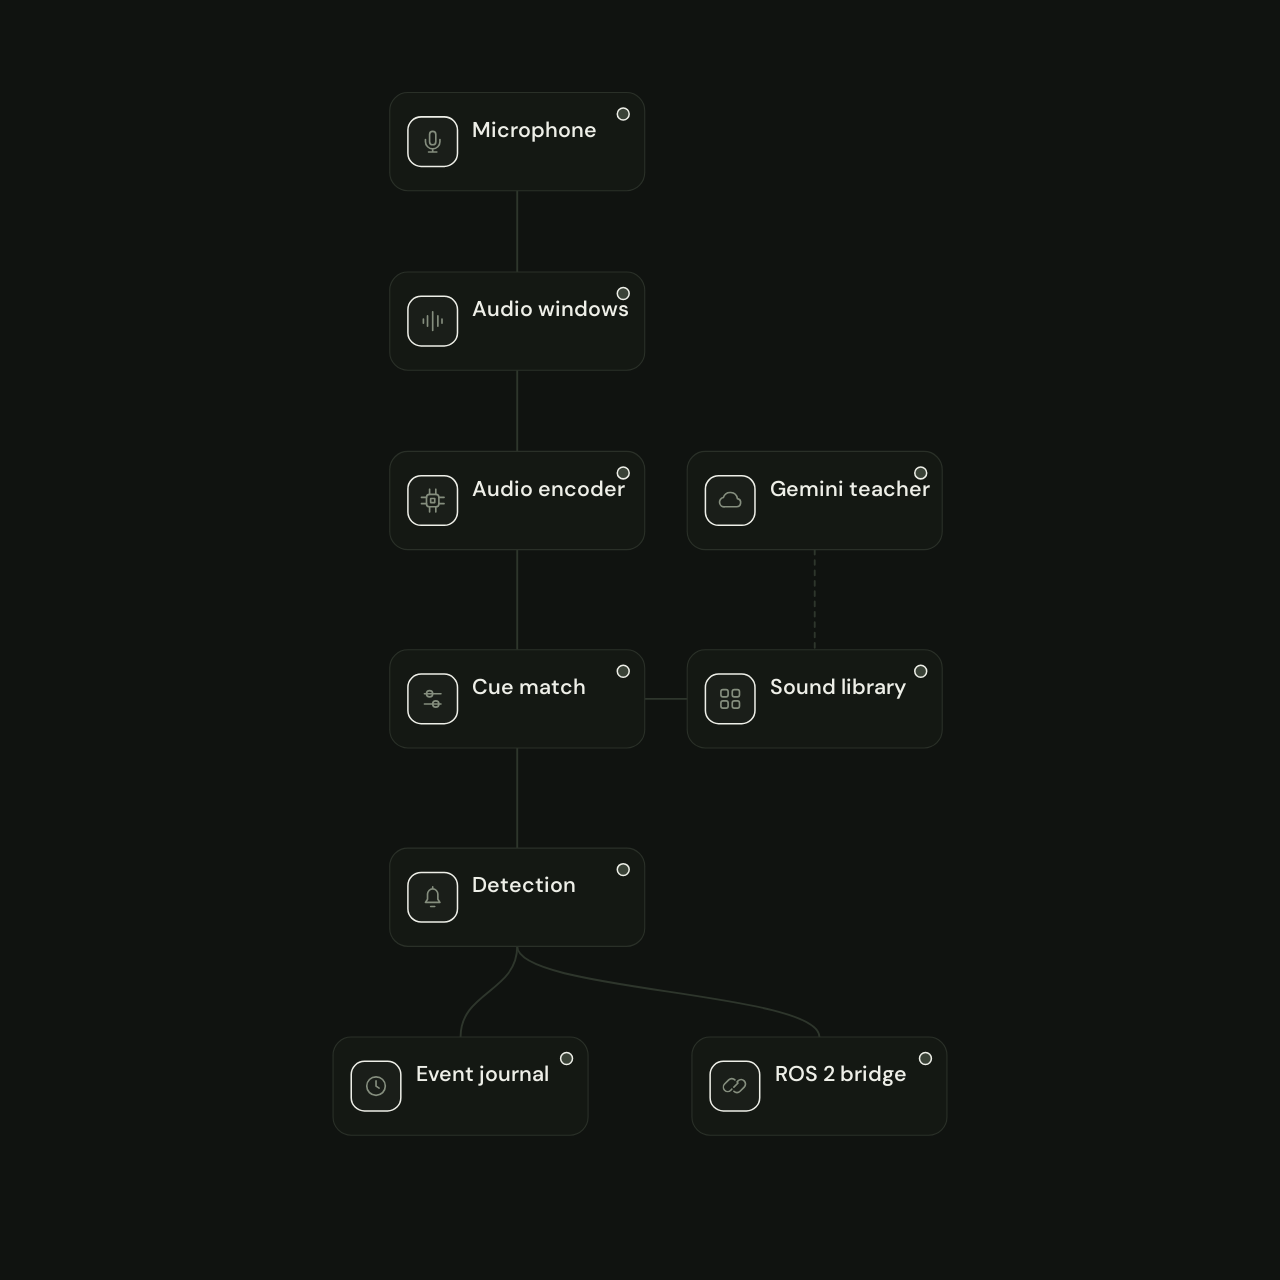
==== docs/src/architecture.html @ 12572a75 "docs: animated architecture loop, refreshed dashboard screenshot, Gemini 3.8 references Co-Authored-" ====
<!doctype html>
<html lang="en">
  <head>
    <meta charset="utf-8" />
    <title>Physical Shazam · architecture loop</title>
    <link rel="stylesheet" href="../../src/physical_shazam/static/style.css" />
    <style>
      html, body { margin: 0; width: 720px; height: 1280px; overflow: hidden; background: #101310; }
      #stage { position: absolute; inset: 0; display: grid; place-items: center; }
      #stage svg.system-diagram { width: 680px; height: auto; }
      #sprite { position: absolute; width: 0; height: 0; overflow: hidden; }
    </style>
  </head>
  <body>
    <div id="sprite"></div>
    <div id="stage"><svg id="diagram" class="system-diagram" role="img" aria-label="Physical Shazam architecture"></svg></div>
    <script type="module">
      import { SystemDiagram } from "../../src/physical_shazam/static/diagram.js";

      const html = await (await fetch("../../src/physical_shazam/static/index.html")).text();
      const doc = new DOMParser().parseFromString(html, "text/html");
      document.getElementById("sprite").append(
        ...[...doc.querySelectorAll("svg")].filter((s) => s.querySelector("symbol")),
      );

      const LOOP = 6;
      const diagram = new SystemDiagram(document.getElementById("diagram"), {
        layout: "portrait",
        scale: 1.75,
      });
      const ms = (s) => s * 1000;
      const schedule = [];
      for (let loop = 0; loop < 40; loop++) {
        const base = loop * LOOP;
        for (let i = 0; i < 12; i++)
          schedule.push([base + i * 0.5, ["mic", "window", "encoder", "match"], 1.1, ""]);
        schedule.push([base + 2.6, ["match", "event", "journal"], 0.8, "event"]);
        schedule.push([base + 3.2, ["event", "ros"], 0.6, "event"]);
        schedule.push([base + 4.1, ["gemini", "library", "match"], 1.2, ""]);
      }
      schedule.sort((a, b) => a[0] - b[0]);
      let next = 0;

      window.render = (t) => {
        const local = t % LOOP;
        while (next < schedule.length && schedule[next][0] <= t) {
          const [at, route, duration, kind] = schedule[next++];
          diagram.send(route, ms(at), { duration: ms(duration) / (route.length - 1), kind });
        }
        const level = -26 + 9 * Math.sin(t * 2.1) + 4 * Math.sin(t * 5.3);
        const heard = local > 2.6 && local < 5.6;
        const score = heard ? 0.91 : 0.2 + 0.08 * Math.sin(t * 3);
        diagram.set("mic", "active", `${level.toFixed(1)} dBFS`);
        diagram.set("window", "active", "16 kHz · 975 ms");
        diagram.set("encoder", "active", `YAMNet · ${5 + Math.round(1.5 + Math.sin(t * 4))} ms`);
        diagram.set("library", local > 4.1 && local < 5.6 ? "active" : "ready", "3 sounds · 3 on");
        diagram.set("gemini", local > 4.1 && local < 5.4 ? "active" : "ready", local > 4.1 && local < 5.4 ? "Reviewing…" : "On demand");
        diagram.set("match", "active", `${score.toFixed(2)} · Doorbell`);
        diagram.set("event", heard ? "active" : "ready", heard ? "Doorbell · 0.91" : "Listening…");
        diagram.set("journal", "ready", local > 3.2 ? "12 saved locally" : "11 saved locally");
        diagram.set("ros", "ready", local > 3.8 ? "12 sent" : "11 sent");
        for (const [a, b] of [["mic", "window"], ["window", "encoder"], ["encoder", "match"], ["library", "match"], ["event", "ros"]])
          diagram.flow(a, b, true);
        diagram.flow("gemini", "library", local > 4.1 && local < 5.4);
        if (Math.abs(local - 2.95) < 0.02) diagram.flash("event", ms(t));
        diagram.frame(ms(t));
      };
      window.ready = true;
      if (!navigator.webdriver) {
        const start = performance.now();
        const tick = () => { window.render((performance.now() - start) / 1000); requestAnimationFrame(tick); };
        requestAnimationFrame(tick);
      }
    </script>
  </body>
</html>
---- src/physical_shazam/static/style.css ----
@import url("https://fonts.googleapis.com/css2?family=DM+Sans:wght@400;450;500;550;600;650;700&family=IBM+Plex+Mono:wght@400;500&display=swap");

:root {
  color-scheme: dark;
  --bg: #101310;
  --side: #141713;
  --panel: #181c17;
  --panel-hi: #1d221c;
  --border: #2a3028;
  --text: #eeefe8;
  --muted: #858e7e;
  --muted-light: #adb4a5;
  --mint: #c0e994;
  --mint-dark: #293623;
  --lavender: #b8a7da;
  --mono: "IBM Plex Mono", monospace;
  --font: "DM Sans", -apple-system, BlinkMacSystemFont, "Segoe UI", sans-serif;
}
* {
  box-sizing: border-box;
}
body {
  margin: 0;
  background: var(--bg);
  color: var(--text);
  font: 15px/1.5 var(--font);
  -webkit-font-smoothing: antialiased;
}
button,
input {
  font: inherit;
}
button,
a,
input {
  -webkit-tap-highlight-color: transparent;
}
button {
  cursor: pointer;
}
button {
  color: inherit;
}
a {
  color: inherit;
  text-decoration: none;
}
svg {
  width: 20px;
  height: 20px;
  fill: none;
  stroke: currentColor;
  stroke-width: 1.6;
  stroke-linecap: round;
  stroke-linejoin: round;
  flex-shrink: 0;
}
.svg-defs {
  position: absolute;
  width: 0;
  height: 0;
  overflow: hidden;
}
button:disabled {
  opacity: 0.4;
  cursor: not-allowed;
}
button:focus-visible,
a:focus-visible,
input:focus-visible {
  outline: 2px solid var(--mint);
  outline-offset: 4px;
}
button {
  transition:
    background 0.18s,
    opacity 0.18s,
    transform 0.18s;
}
.hidden {
  display: none !important;
}
.sidebar {
  width: 232px;
  position: fixed;
  inset: 0 auto 0 0;
  background: var(--side);
  border-right: 1px solid var(--border);
  padding: 34px 18px 0;
  display: flex;
  flex-direction: column;
  z-index: 10;
}
.brand {
  display: flex;
  align-items: center;
  gap: 12px;
  padding: 0 12px;
  font-weight: 600;
  font-size: 20px;
  letter-spacing: -0.9px;
  line-height: 1.03;
  width: fit-content;
}
.brand-mark {
  width: 37px;
  height: 43px;
  color: var(--mint);
  display: grid;
  place-items: center;
}
.brand-mark svg {
  width: 35px;
  height: 35px;
  stroke-width: 2.2;
}
.brand-second {
  display: block;
}
.brand-dot {
  color: var(--mint);
}
.workspace {
  display: flex;
  gap: 10px;
  align-items: center;
  margin-top: 40px;
  margin-bottom: 33px;
  border: 1px solid var(--border);
  border-radius: 9px;
  background: #1b2019;
  padding: 11px 10px;
  font-size: 12.5px;
  font-weight: 500;
}
.workspace small {
  display: block;
  font: 11px var(--mono);
  color: var(--muted);
  margin-top: 4px;
  letter-spacing: 1px;
}
.workspace-icon {
  width: 27px;
  height: 27px;
  background: #303829;
  border: 1px solid #46513b;
  border-radius: 6px;
  display: grid;
  place-items: center;
  color: var(--mint);
  font-size: 13px;
}
.workspace-chevron {
  margin-left: auto;
  color: var(--muted);
}
.nav-label {
  font: 11.5px var(--mono);
  letter-spacing: 1.5px;
  color: #697362;
  margin-left: 14px;
  margin-bottom: 13px;
}
.nav-item {
  display: flex;
  align-items: center;
  width: 100%;
  border: 1px solid transparent;
  border-radius: 7px;
  background: transparent;
  color: var(--muted-light);
  padding: 12px 13px;
  gap: 11px;
  margin-bottom: 5px;
  text-align: left;
  font-size: 13px;
  font-weight: 500;
}
.nav-item svg {
  width: 17px;
  height: 17px;
  color: #7d8874;
}
.nav-item:hover {
  background: #20261d;
}
.nav-item.active {
  background: #273120;
  border-color: #35422b;
  color: var(--mint);
}
.nav-item.active svg {
  color: var(--mint);
}
.nav-dot {
  width: 5px;
  height: 5px;
  background: var(--mint);
  border-radius: 50%;
  margin-left: auto;
}
.nav-count {
  margin-left: auto;
  font: 11.5px var(--mono);
  border-radius: 4px;
  background: #242a21;
  padding: 2px 5px;
}
.sidebar-bottom {
  margin-top: auto;
}
.local-note {
  display: flex;
  gap: 10px;
  margin: 30px 10px;
  color: var(--muted-light);
  font-size: 12.5px;
}
.local-note svg {
  width: 17px;
  height: 17px;
  color: var(--muted);
}
.local-note p {
  color: #747e6d;
  margin: 7px 0 0;
  font-size: 12.5px;
  line-height: 1.8;
}
.station-id {
  display: flex;
  align-items: center;
  width: calc(100% + 36px);
  margin-left: -18px;
  padding: 20px 20px;
  background: transparent;
  border: 0;
  border-top: 1px solid var(--border);
  gap: 10px;
  font-size: 12.5px;
  text-align: left;
}
.station-id small {
  display: block;
  font-size: 11.5px;
  color: var(--muted);
  margin-top: 2px;
}
.station-id > span:last-child {
  margin-left: auto;
  color: var(--muted);
}
.avatar {
  height: 30px;
  width: 30px;
  display: grid;
  place-items: center;
  border: 1px solid #454d3e;
  border-radius: 50%;
  font: 12px var(--mono);
  color: var(--muted-light);
}
.app-shell {
  margin-left: 232px;
}
.topbar {
  height: 76px;
  display: flex;
  align-items: center;
  justify-content: space-between;
  padding: 0 40px;
  border-bottom: 1px solid var(--border);
}
.breadcrumb {
  font-size: 12.5px;
  color: var(--muted);
}
.breadcrumb span {
  padding: 0 12px;
  color: #4b5545;
}
.breadcrumb strong {
  color: #bac1b1;
  font-weight: 400;
}
.topbar-right {
  display: flex;
  gap: 22px;
  align-items: center;
}
.local-badge {
  font-size: 12px;
  color: #bacaaa;
  display: flex;
  align-items: center;
  gap: 7px;
}
.local-badge i,
.engine-foot i {
  width: 5px;
  height: 5px;
  border-radius: 50%;
  background: var(--mint);
}
.version {
  font: 11px var(--mono);
  letter-spacing: 1px;
  color: #747e6d;
}
main {
  max-width: 1530px;
  margin: auto;
  padding: 35px 40px 0;
}
.page-heading {
  display: flex;
  align-items: center;
  justify-content: space-between;
  margin-bottom: 29px;
}
.eyebrow {
  font: 11.5px var(--mono);
  letter-spacing: 1.6px;
  color: #98aa86;
  display: flex;
  align-items: center;
  gap: 7px;
}
.tiny-line {
  width: 15px;
  height: 1px;
  background: var(--mint);
}
h1 {
  font-size: 34px;
  font-weight: 500;
  letter-spacing: -1.3px;
  margin: 8px 0 4px;
  line-height: 1.25;
}
.page-heading p {
  margin: 0;
  color: var(--muted);
  font-size: 13px;
}
.button {
  border: 1px solid transparent;
  border-radius: 6px;
  min-height: 39px;
  padding: 9px 15px;
  display: inline-flex;
  align-items: center;
  justify-content: center;
  gap: 8px;
  font-size: 12.5px;
  font-weight: 600;
  white-space: nowrap;
}
.button svg {
  width: 16px;
  height: 16px;
}
.button.primary {
  background: var(--mint);
  color: #1c2c13;
  border-color: var(--mint);
}
.button.primary:hover {
  background: #d4f5af;
  border-color: #d4f5af;
  transform: translateY(-1px);
}
.button.secondary {
  background: #242b20;
  border-color: #394332;
  color: #d8dfce;
}
.button.secondary:hover {
  background: #303b29;
}
.button.subtle {
  background: transparent;
  color: #a8b59c;
}
.text-button {
  background: transparent;
  border: 0;
  padding: 6px 0;
  color: var(--muted-light);
  display: flex;
  align-items: center;
  gap: 9px;
  font-size: 12px;
}
.text-button svg {
  width: 15px;
  height: 15px;
}
.text-button:hover {
  color: var(--mint);
}
.station-grid {
  display: grid;
  grid-template-columns: minmax(0, 1.75fr) minmax(285px, 1fr);
  gap: 20px;
}
.panel {
  background: var(--panel);
  border: 1px solid var(--border);
  border-radius: 10px;
  overflow: hidden;
}
.panel-heading {
  display: flex;
  align-items: center;
  justify-content: space-between;
  padding: 23px 24px 17px;
}
.overline {
  font: 11px var(--mono);
  letter-spacing: 1.7px;
  color: #7b8770;
}
h2 {
  font-size: 15px;
  font-weight: 500;
  letter-spacing: -0.2px;
  margin: 4px 0 0;
  line-height: 1.4;
}
.status-pill {
  display: flex;
  align-items: center;
  gap: 6px;
  border: 1px solid #394031;
  border-radius: 20px;
  padding: 4px 9px;
  color: #a0a995;
  font: 11.5px var(--mono);
}
.status-pill i {
  width: 5px;
  height: 5px;
  background: #79866b;
  border-radius: 50%;
}
.status-pill.listening {
  color: var(--mint);
  border-color: #415735;
  background: #23301e;
}
.status-pill.listening i {
  background: var(--mint);
  box-shadow: 0 0 0 3px #c0e99410;
  animation: breathe 2s infinite;
}
.waveform-wrap {
  height: 174px;
  position: relative;
  margin: 0 24px;
  border: 1px solid #2b3326;
  border-radius: 6px;
  overflow: hidden;
  background: #141a12;
}
.waveform-grid {
  position: absolute;
  inset: 0;
  background-image:
    linear-gradient(#303d252d 1px, transparent 1px),
    linear-gradient(90deg, #303d252d 1px, transparent 1px);
  background-size: 32px 32px;
  background-position: center;
}
.waveform-wrap:after {
  content: "";
  position: absolute;
  left: 0;
  right: 0;
  top: 50%;
  height: 1px;
  background: #5364453a;
  pointer-events: none;
}
#waveform {
  position: absolute;
  width: 100%;
  height: 100%;
  inset: 0;
}
.waveform-idle {
  position: absolute;
  inset: 0;
  display: flex;
  align-items: center;
  justify-content: center;
  gap: 14px;
  background: #141a1280;
  backdrop-filter: blur(1px);
  font-size: 13px;
  color: #c0cbb7;
}
.waveform-idle small {
  display: block;
  font-size: 12px;
  color: #718266;
  margin-top: 4px;
}
.mic-orbit {
  width: 40px;
  height: 40px;
  display: grid;
  place-items: center;
  border: 1px solid #415036;
  border-radius: 50%;
  color: #a3b98e;
  box-shadow: 0 0 0 5px #41503615;
}
.mic-orbit svg {
  width: 17px;
  height: 17px;
}
.waveform-label {
  position: absolute;
  bottom: 9px;
  left: 12px;
  right: 12px;
  display: flex;
  justify-content: space-between;
  font: 11px var(--mono);
  letter-spacing: 1px;
  color: #697d59;
  pointer-events: none;
}
.monitor-footer {
  display: flex;
  justify-content: space-between;
  align-items: center;
  padding: 21px 24px 23px;
  gap: 10px;
}
.source-label {
  display: flex;
  align-items: center;
  gap: 10px;
  font-size: 12px;
  color: #cad2c1;
  min-width: 0;
}
.source-label small {
  display: block;
  color: #7c8971;
  font: 11px var(--mono);
  margin-top: 4px;
}
.source-icon {
  color: #99a68d;
  border: 1px solid #343e2d;
  border-radius: 5px;
  padding: 6px;
  display: grid;
  place-items: center;
}
.source-icon svg {
  width: 15px;
  height: 15px;
}
.engine-panel .panel-heading {
  padding-bottom: 15px;
}
.muted-icon {
  color: #6e7c63;
  width: 17px;
  height: 17px;
}
.engine-item {
  display: flex;
  gap: 12px;
  padding: 7px 24px 4px;
  align-items: flex-start;
}
.engine-icon {
  width: 34px;
  height: 34px;
  border-radius: 7px;
  display: grid;
  place-items: center;
  flex-shrink: 0;
  border: 1px solid;
}
.engine-icon svg {
  width: 17px;
  height: 17px;
}
.engine-icon.mint {
  color: var(--mint);
  background: #28331f;
  border-color: #3c4a2f;
}
.engine-icon.lavender {
  color: var(--lavender);
  background: #2e2836;
  border-color: #44384f;
}
.engine-title {
  font-size: 12.5px;
  font-weight: 500;
  display: flex;
  align-items: center;
  gap: 7px;
  white-space: nowrap;
}
.tag {
  font: 11px var(--mono);
  letter-spacing: 0.5px;
  color: #96a48b;
  border: 1px solid #3a4432;
  border-radius: 3px;
  padding: 2px 4px;
}
.engine-item p {
  font-size: 11.5px;
  color: #89967e;
  margin: 4px 0 7px;
}
.engine-state {
  font: 11px var(--mono);
  color: #9db58a;
  display: flex;
  align-items: center;
  gap: 5px;
}
.engine-state i {
  width: 4px;
  height: 4px;
  background: currentColor;
  border-radius: 50%;
}
.engine-divider {
  display: flex;
  gap: 9px;
  align-items: center;
  margin: 16px 24px;
  font: 11px var(--mono);
  color: #637158;
  white-space: nowrap;
}
.engine-divider span {
  height: 1px;
  flex: 1;
  background: #2f3828;
}
.inline-link {
  font: 11px var(--mono);
  color: var(--lavender);
  padding: 0;
  background: none;
  border: 0;
  text-align: left;
}
.engine-foot {
  border-top: 1px solid var(--border);
  margin-top: 23px;
  padding: 13px 24px;
  font-size: 11px;
  color: #829274;
  display: flex;
  align-items: center;
  gap: 6px;
}
.engine-foot i {
  width: 4px;
  height: 4px;
}
.metrics {
  display: grid;
  grid-template-columns: repeat(4, 1fr);
  border: 1px solid var(--border);
  border-radius: 8px;
  margin: 22px 0 32px;
  background: #151914;
}
.metric {
  padding: 17px 22px;
  border-right: 1px solid var(--border);
}
.metric:last-child {
  border: 0;
}
.metric > span {
  display: flex;
  justify-content: space-between;
  color: #8a9680;
  font-size: 12px;
}
.metric > span svg {
  width: 13px;
  height: 13px;
  color: #65735a;
}
.metric strong {
  font-size: 27px;
  font-weight: 450;
  letter-spacing: -1px;
  display: flex;
  align-items: baseline;
  gap: 10px;
  margin-top: 7px;
  line-height: 1.35;
}
.metric small {
  font: 11px var(--font);
  color: #707e65;
  letter-spacing: 0;
}
.metric strong.metric-text {
  font-size: 15px;
  letter-spacing: -0.3px;
  display: block;
  margin-top: 12px;
  line-height: 1.2;
}
.metric-text small {
  display: block;
  margin-top: 5px;
}
.section-heading {
  display: flex;
  justify-content: space-between;
  align-items: center;
  margin-bottom: 17px;
}
.section-heading h2 {
  font-size: 17px;
  margin: 0;
  display: flex;
  align-items: center;
  gap: 10px;
}
.section-heading h2 > span:not(.live-dot) {
  font: 11.5px var(--mono);
  padding: 2px 5px;
  background: #232b1d;
  border-radius: 4px;
  color: #97a78b;
}
.section-heading p {
  font-size: 12px;
  color: #7c8b70;
  margin: 4px 0 0;
}
.cue-grid {
  display: grid;
  grid-template-columns: repeat(3, minmax(0, 1fr));
  gap: 16px;
}
.empty-library {
  grid-column: 1/-1;
  min-height: 170px;
  display: flex;
  align-items: center;
  justify-content: space-between;
  gap: 30px;
  padding: 29px 34px;
  border: 1px dashed #3b4a30;
  border-radius: 9px;
  background:
    radial-gradient(ellipse at 0 50%, #2c3a2030, transparent 70%), #171d14;
}
.empty-library-main {
  display: flex;
  gap: 20px;
  align-items: center;
}
.empty-symbol {
  height: 58px;
  width: 58px;
  border: 1px solid #3c4d30;
  border-radius: 13px;
  display: grid;
  place-items: center;
  background: #26331d;
  color: #b5d895;
  transform: rotate(-6deg);
}
.empty-symbol svg {
  width: 26px;
  height: 26px;
  transform: rotate(6deg);
}
.empty-library h3 {
  font-size: 15px;
  font-weight: 500;
  margin: 0 0 6px;
  letter-spacing: -0.2px;
}
.empty-library p {
  font-size: 12px;
  color: #849976;
  line-height: 1.8;
  margin: 0;
  max-width: 315px;
}
.empty-actions {
  display: flex;
  flex-direction: column;
  gap: 10px;
  align-items: center;
}
.empty-actions .text-button {
  font-size: 11.5px;
  color: #9caf8e;
}
.cue-card {
  border: 1px solid var(--border);
  border-radius: 9px;
  background: var(--panel);
  padding: 21px;
  position: relative;
  transition:
    border-color 0.2s,
    background 0.2s;
}
.cue-card.detected {
  border-color: #89aa67;
  background: #263320;
  box-shadow: 0 0 24px #c0e99408;
}
.cue-card.disabled {
  opacity: 0.55;
}
.cue-card-top {
  display: flex;
  align-items: center;
  justify-content: space-between;
}
.cue-icon {
  width: 34px;
  height: 34px;
  border: 1px solid #3c482f;
  border-radius: 8px;
  background: #27311f;
  color: #c1d6aa;
  display: grid;
  place-items: center;
}
.cue-icon svg {
  width: 18px;
  height: 18px;
}
.cue-card h3 {
  font-weight: 500;
  font-size: 14px;
  letter-spacing: -0.1px;
  margin: 15px 0 3px;
  overflow-wrap: anywhere;
}
.cue-meta {
  font: 11px var(--mono);
  color: #7f9072;
}
.cue-score-row {
  display: flex;
  align-items: center;
  justify-content: space-between;
  margin-top: 19px;
  font-size: 11px;
  color: #8e9e81;
}
.cue-score-row output {
  font: 11.5px var(--mono);
  color: #b3c4a4;
}
.score-track {
  height: 4px;
  background: #2d3825;
  border-radius: 2px;
  margin: 8px 0 15px;
  position: relative;
}
.score-fill {
  height: 100%;
  background: #a6cb81;
  border-radius: 2px;
  width: 0;
  transition: width 0.3s;
}
.score-threshold {
  position: absolute;
  top: -3px;
  height: 10px;
  width: 1px;
  background: #b8c7a8;
}
.cue-card-bottom {
  display: flex;
  justify-content: space-between;
  align-items: center;
  border-top: 1px solid var(--border);
  padding-top: 13px;
  font-size: 11px;
  color: #7a8b6c;
}
.cue-card-bottom .text-button {
  font-size: 11.5px;
  padding: 0;
}
.cue-card-bottom svg {
  width: 13px;
  height: 13px;
}
.switch {
  position: relative;
  display: inline-flex;
  align-items: center;
  width: 29px;
  height: 17px;
  cursor: pointer;
  flex-shrink: 0;
}
.switch input {
  position: absolute;
  opacity: 0;
  width: 0;
  height: 0;
}
.switch > span:not(.sr-only) {
  position: absolute;
  inset: 0;
  border-radius: 20px;
  background: #414b37;
  transition: background 0.2s;
}
.switch > span:not(.sr-only):before {
  content: "";
  position: absolute;
  left: 3px;
  top: 3px;
  width: 11px;
  height: 11px;
  background: #a5b298;
  border-radius: 50%;
  transition: transform 0.2s;
}
.switch input:checked + span {
  background: #6f8d50;
}
.switch input:checked + span:before {
  transform: translateX(12px);
  background: var(--mint);
}
.switch input:focus-visible + span {
  outline: 2px solid var(--mint);
  outline-offset: 4px;
}
.event-heading {
  margin-top: 30px;
  margin-bottom: 15px;
}
.live-dot {
  width: 5px;
  height: 5px;
  background: #566d44;
  border-radius: 50%;
}
.empty-events {
  display: flex;
  align-items: center;
  justify-content: center;
  gap: 13px;
  padding: 25px;
  color: #7d8c71;
  font-size: 12px;
}
.empty-events svg {
  width: 18px;
  height: 18px;
  color: #586b4a;
}
.empty-events small {
  display: block;
  color: #5e7052;
  font-size: 11.5px;
  margin-top: 3px;
}
.event-row {
  padding: 15px 21px;
  display: grid;
  grid-template-columns: 32px 1fr 85px 90px 90px;
  align-items: center;
  gap: 12px;
  border-bottom: 1px solid var(--border);
  font-size: 12px;
}
.event-row:last-child {
  border-bottom: 0;
}
.event-row .event-icon {
  display: grid;
  place-items: center;
  height: 29px;
  width: 29px;
  border-radius: 50%;
  background: #293820;
  color: #b2d393;
}
.event-row svg {
  width: 14px;
  height: 14px;
}
.event-name {
  font-weight: 500;
}
.event-name small {
  display: block;
  color: #748668;
  font-size: 11px;
  font-weight: 400;
  margin-top: 3px;
}
.event-score,
.event-time {
  font: 11.5px var(--mono);
  color: #a3b393;
}
.event-output {
  font: 11px var(--mono);
  color: #91a77f;
}
.signal-path {
  display: flex;
  align-items: center;
  justify-content: space-between;
  gap: 9px;
  border-top: 1px solid #252e20;
  padding-top: 20px;
  margin-top: 27px;
  font-size: 11px;
  color: #7a8c6c;
}
.signal-label {
  font: 11px var(--mono);
  letter-spacing: 1px;
  color: #637657;
}
.signal-path > span:not(.signal-label):not(.signal-end) {
  display: flex;
  gap: 7px;
  align-items: center;
  white-space: nowrap;
}
.signal-path svg {
  width: 12px;
  height: 12px;
  color: #8ba177;
}
.signal-path b {
  font-size: 12px;
  color: #455b36;
  font-weight: 400;
}
.signal-end {
  margin-left: 8px;
  font-size: 11px;
  color: #5e7650;
}
.library-toolbar {
  display: flex;
  justify-content: space-between;
  align-items: center;
  gap: 15px;
  margin: 6px 0 24px;
  color: var(--muted);
  font-size: 12.5px;
}
.library-toolbar > div {
  display: flex;
  gap: 10px;
}
.info-panel {
  display: flex;
  align-items: center;
  gap: 17px;
  padding: 23px 26px;
  border: 1px solid var(--border);
  border-radius: 8px;
  margin-top: 24px;
  color: #9fb78c;
  font-size: 12.5px;
}
.info-panel svg {
  width: 24px;
  height: 24px;
}
.info-panel strong {
  font-weight: 500;
}
.info-panel p {
  font-size: 12px;
  color: #7e9071;
  line-height: 1.8;
  margin: 4px 0 0;
  max-width: 680px;
}
.footnote {
  font-size: 12px;
  color: #7e9071;
  margin: 16px 0;
}
.notice {
  border: 1px solid #53663f;
  background: #26351d;
  padding: 13px 17px;
  margin: 0 0 20px;
  font-size: 12.5px;
  color: #cadfb9;
  border-radius: 7px;
}
.notice.error {
  border-color: #714e38;
  background: #35261e;
  color: #e3b69c;
}
footer {
  display: flex;
  justify-content: space-between;
  border-top: 1px solid #232b1e;
  margin-top: 32px;
  padding: 19px 0 22px;
  font: 11px var(--mono);
  letter-spacing: 0.9px;
  color: #536448;
}
footer > span:last-child {
  font: 11.5px var(--font);
  letter-spacing: 0;
  color: #657759;
}
.footer-dot {
  padding: 0 10px;
  color: #3f5534;
}
dialog {
  width: 560px;
  max-width: calc(100vw - 32px);
  max-height: 90dvh;
  overflow: auto;
  border: 1px solid #414d37;
  border-radius: 13px;
  background: #191f16;
  color: var(--text);
  padding: 26px 30px;
  box-shadow: 0 30px 120px #0009;
}
dialog::backdrop {
  background: #080d08bd;
  backdrop-filter: blur(7px);
}
dialog h2 {
  font-size: 28px;
  font-weight: 500;
  letter-spacing: -0.9px;
  margin: 10px 0 5px;
}
dialog .dialog-subtitle {
  font-size: 12.5px;
  color: #91a382;
  margin: 0 0 23px;
  line-height: 1.8;
}
.dialog-top {
  display: flex;
  justify-content: space-between;
  align-items: center;
}
.dialog-top .eyebrow {
  font-size: 11px;
  color: #97b082;
}
.icon-button {
  border: 0;
  background: transparent;
  padding: 3px;
  display: grid;
  place-items: center;
  color: #879c77;
}
.icon-button:hover {
  color: #c7e5af;
}
.icon-button svg {
  width: 17px;
  height: 17px;
}
.steps {
  display: flex;
  gap: 26px;
  margin: 20px 0 25px;
  padding-bottom: 16px;
  border-bottom: 1px solid #313e28;
  font: 11.5px var(--mono);
  color: #556e45;
}
.steps b {
  font: 12px var(--font);
  margin-left: 4px;
  font-weight: 500;
}
.steps .active {
  color: #b4d497;
}
.field-label {
  display: block;
  font-size: 12px;
  font-weight: 500;
  color: #b5c6a7;
  margin: 17px 0 8px;
}
.field-label output {
  float: right;
  font: 12px var(--mono);
  color: var(--mint);
}
input:not([type="range"]):not([type="checkbox"]):not([type="file"]) {
  width: 100%;
  background: #12190f;
  border: 1px solid #35462a;
  border-radius: 6px;
  color: #dfe9d6;
  padding: 11px 12px;
  font-size: 13px;
  outline-offset: 2px;
}
input::placeholder {
  color: #566e47;
}
input[type="range"] {
  accent-color: var(--mint);
  width: 100%;
}
.capture-heading {
  display: flex;
  align-items: center;
  justify-content: space-between;
  margin-top: 23px;
}
.capture-heading .field-label {
  margin: 0 0 10px;
}
.capture-heading > span:last-child {
  font: 11px var(--mono);
  color: #718a60;
}
.capture-heading .field-label span {
  font: 11px var(--mono);
  color: #79976a;
  margin-left: 8px;
}
.capture-area {
  border: 1px dashed #425936;
  border-radius: 8px;
  background: #202c1a;
  padding: 25px 15px 21px;
  display: flex;
  align-items: center;
  flex-direction: column;
}
.capture-area.dragover {
  background: #344c28;
  border-color: var(--mint);
}
.capture-area > svg {
  color: #a1c786;
  width: 26px;
  height: 26px;
  margin-bottom: 12px;
}
.capture-area strong {
  font-size: 13px;
  font-weight: 500;
}
.capture-area p {
  font-size: 12px;
  color: #839c72;
  margin: 5px 0 17px;
}
.capture-area > div {
  display: flex;
  gap: 8px;
}
.capture-area.recording {
  border-color: #c4dc97;
  background: #293b1e;
}
.capture-area.recording > svg {
  animation: breathe 1s infinite;
}
.example-row {
  display: flex;
  align-items: center;
  gap: 10px;
  background: #242f1d;
  border: 1px solid #37492c;
  border-radius: 6px;
  margin-bottom: 9px;
  padding: 10px 12px;
  font-size: 12px;
}
.example-row > .example-check {
  width: 22px;
  height: 22px;
  border-radius: 50%;
  background: #3d572e;
  color: #c3e7a3;
  display: grid;
  place-items: center;
}
.example-row svg {
  width: 12px;
  height: 12px;
}
.example-row small {
  color: #809c6d;
  font: 11px var(--mono);
}
.example-row audio {
  height: 25px;
  width: 140px;
  margin-left: auto;
  opacity: 0.7;
}
.example-row .icon-button {
  margin-left: 5px;
}
.teacher-card {
  background: #26232e;
  border: 1px solid #44384e;
  border-radius: 8px;
  margin-top: 21px;
  padding: 17px;
}
.teacher-card-heading {
  display: flex;
  gap: 10px;
  align-items: center;
}
.engine-icon.small {
  width: 28px;
  height: 28px;
}
.teacher-card strong {
  font-size: 12.5px;
  font-weight: 500;
  color: #d4c5e5;
}
.teacher-card p {
  font-size: 11.5px;
  color: #a491b7;
  margin: 3px 0 0;
  line-height: 1.8;
}
.teacher-card .button {
  margin-top: 13px;
  background: #342b3f;
  border-color: #51405f;
  color: #cfb9e1;
  min-height: 33px;
  padding: 6px 11px;
  font-size: 12px;
}
.teacher-card > small {
  display: block;
  color: #89749c;
  font-size: 11px;
  line-height: 1.8;
  margin-top: 10px;
}
.teacher-card #teacher-result {
  border-top: 1px solid #43344f;
  padding-top: 10px;
  margin-top: 13px;
}
.teacher-card #teacher-result strong {
  display: block;
  margin-bottom: 4px;
}
.teacher-card #teacher-result p {
  margin: 5px 0;
}
.dialog-footer {
  display: flex;
  align-items: center;
  justify-content: space-between;
  gap: 12px;
  border-top: 1px solid #34402b;
  margin-top: 23px;
  padding-top: 19px;
}
.dialog-footer > span {
  font-size: 11.5px;
  color: #819a6f;
  max-width: 230px;
}
.form-error {
  font-size: 12.5px;
  color: #edbb9f;
  border: 1px solid #6e4f37;
  background: #3c2b1e;
  border-radius: 6px;
  padding: 10px 12px;
  line-height: 1.6;
}
.connection-section {
  border-top: 1px solid #34402b;
  padding: 22px 0 0;
  margin-top: 22px;
}
.connection-title {
  display: flex;
  gap: 12px;
  align-items: center;
}
.connection-title h3 {
  font-size: 13px;
  font-weight: 500;
  margin: 0;
}
.connection-title p {
  font-size: 11.5px;
  color: #8ea17f;
  margin: 4px 0 0;
}
.connection-title .switch {
  margin-left: auto;
}
.connection-section > p {
  font-size: 12px;
  color: #8fa27f;
  line-height: 1.8;
  margin: 17px 0 10px;
}
.connection-section > small {
  font-size: 11.5px;
  color: #7a926b;
  display: block;
  margin-top: 10px;
  line-height: 1.8;
}
pre {
  font: 12px/1.9 var(--mono);
  background: #11190e;
  border: 1px solid #33452a;
  padding: 12px 15px;
  border-radius: 6px;
  color: #abc597;
  overflow: auto;
}
code {
  font: 11.5px/1.8 var(--mono);
  color: #a1b68e;
}
.bridge-help {
  padding: 14px;
  background: #202b19;
  border-radius: 6px;
  border: 1px solid #364b29;
  margin-top: 20px;
  font-size: 12px;
  color: #abc298;
}
.bridge-help strong {
  font-weight: 500;
}
.bridge-help p {
  font-size: 11.5px;
  margin: 6px 0;
  color: #7f986b;
  line-height: 1.8;
}
.bridge-help code {
  font-size: 11px;
  overflow-wrap: anywhere;
}
.connection-actions {
  display: flex;
  justify-content: flex-end;
  gap: 9px;
  margin-top: 23px;
}
.help-text {
  font-size: 12px;
  color: #819b70;
  line-height: 1.8;
}
.form-row {
  display: grid;
  grid-template-columns: 1fr 1fr;
  gap: 18px;
}
.danger {
  color: #d59f83;
}
.saved-teacher {
  background: #28232e;
  border: 1px solid #493854;
  padding: 14px;
  border-radius: 7px;
  color: #c8b4dd;
  font-size: 12.5px;
  margin-top: 20px;
  line-height: 1.8;
}
.saved-teacher small {
  display: block;
  color: #a58dbb;
  font-size: 12px;
  margin-top: 5px;
}
.calibration-visual {
  height: 100px;
  display: grid;
  place-items: center;
  background: #1e2c16;
  border: 1px solid #3b532d;
  border-radius: 9px;
}
.calibration-visual svg {
  width: 45px;
  height: 45px;
  color: #b9dc9b;
}
.toast {
  position: fixed;
  bottom: 25px;
  left: calc(50% + 116px);
  transform: translateX(-50%);
  padding: 13px 21px;
  background: #d0eaba;
  color: #1f3415;
  border: 1px solid #e2f5d4;
  border-radius: 7px;
  box-shadow: 0 6px 30px #0005;
  font-size: 12.5px;
  max-width: min(650px, 80vw);
  z-index: 100;
}
.sr-only {
  position: absolute;
  width: 1px;
  height: 1px;
  padding: 0;
  overflow: hidden;
  clip: rect(0, 0, 0, 0);
  white-space: nowrap;
  border: 0;
}
@keyframes breathe {
  50% {
    opacity: 0.5;
  }
}
@media (min-width: 1600px) {
  main {
    padding-top: 45px;
  }
  .waveform-wrap {
    height: 215px;
  }
  .panel-heading {
    padding-top: 28px;
    padding-bottom: 23px;
  }
  .engine-item {
    padding-top: 13px;
  }
  .engine-divider {
    margin-top: 22px;
    margin-bottom: 22px;
  }
  .engine-foot {
    margin-top: 30px;
  }
  .metrics {
    margin-top: 25px;
    margin-bottom: 38px;
  }
  .empty-library {
    min-height: 195px;
  }
  .event-heading {
    margin-top: 37px;
  }
}
@media (max-width: 1200px) {
  .sidebar {
    width: 205px;
    padding-left: 13px;
    padding-right: 13px;
  }
  .app-shell {
    margin-left: 205px;
  }
  .station-id {
    width: calc(100% + 26px);
    margin-left: -13px;
    padding-left: 15px;
    padding-right: 15px;
  }
  .nav-item {
    font-size: 12.5px;
    padding-left: 10px;
    padding-right: 10px;
  }
  .workspace {
    font-size: 12px;
    gap: 7px;
  }
  .workspace-icon {
    width: 23px;
    height: 23px;
  }
  .brand {
    font-size: 19px;
    padding-left: 9px;
  }
  .topbar {
    padding: 0 28px;
  }
  main {
    padding: 29px 28px 0;
  }
  .station-grid {
    gap: 15px;
    grid-template-columns: minmax(0, 1.55fr) minmax(265px, 1fr);
  }
  .panel-heading {
    padding-left: 19px;
    padding-right: 19px;
  }
  .waveform-wrap {
    margin: 0 19px;
  }
  .monitor-footer {
    padding-left: 19px;
    padding-right: 19px;
  }
  .engine-item {
    padding-left: 19px;
    padding-right: 19px;
    gap: 9px;
  }
  .engine-divider {
    margin-left: 19px;
    margin-right: 19px;
  }
  .engine-title {
    font-size: 12px;
  }
  .engine-foot {
    padding-left: 19px;
    font-size: 11px;
  }
  .metric {
    padding-left: 17px;
    padding-right: 17px;
  }
  .metric strong {
    font-size: 24px;
    gap: 6px;
  }
  .metric small {
    font-size: 11px;
  }
  .signal-path .signal-end {
    display: none;
  }
  .signal-label {
    font-size: 11px;
  }
  .cue-grid {
    gap: 12px;
  }
  .cue-card {
    padding: 17px;
  }
  .empty-library {
    padding: 25px;
  }
  .toast {
    left: calc(50% + 102px);
  }
}
@media (max-width: 1000px) {
  .sidebar {
    width: 72px;
    padding: 26px 10px;
  }
  .brand {
    padding: 0;
    width: 100%;
    justify-content: center;
  }
  .brand-mark {
    width: 34px;
  }
  .brand > span:last-child,
  .workspace,
  .nav-label,
  .nav-count,
  .nav-dot,
  .local-note,
  .station-id {
    display: none;
  }
  .sidebar nav {
    margin-top: 45px;
  }
  .nav-item {
    font-size: 0;
    justify-content: center;
    padding: 13px 0;
    margin-bottom: 11px;
  }
  .nav-item svg {
    width: 20px;
    height: 20px;
  }
  .app-shell {
    margin-left: 72px;
  }
  .station-grid {
    grid-template-columns: minmax(0, 1.6fr) minmax(260px, 1fr);
  }
  .metric strong {
    display: block;
  }
  .metric small {
    display: block;
    margin-top: 3px;
  }
  .metric strong.metric-text {
    margin-top: 12px;
  }
  .signal-path {
    font-size: 11px;
    gap: 6px;
  }
  .signal-label {
    display: none;
  }
  .empty-library {
    padding: 25px 22px;
    gap: 15px;
  }
  .empty-symbol {
    width: 45px;
    height: 45px;
  }
  .empty-library-main {
    gap: 15px;
  }
  .empty-library p {
    max-width: 240px;
  }
  .cue-grid {
    grid-template-columns: repeat(2, minmax(0, 1fr));
  }
  .toast {
    left: calc(50% + 36px);
  }
}
@media (max-width: 790px) {
  .station-grid {
    grid-template-columns: 1fr;
  }
  .engine-panel {
    display: none;
  }
  .metrics {
    margin-top: 17px;
    margin-bottom: 27px;
  }
  .metric {
    padding: 14px 13px;
  }
  .metric > span {
    font-size: 11.5px;
  }
  .metric > span svg {
    display: none;
  }
  .metric strong {
    font-size: 22px;
  }
  .metric strong.metric-text {
    font-size: 13px;
    line-height: 1.4;
  }
  .empty-library {
    align-items: center;
  }
  .empty-symbol {
    display: none;
  }
  .empty-library h3 {
    font-size: 14px;
  }
  .empty-library p {
    max-width: 260px;
  }
  .topbar-right .version {
    display: none;
  }
  .page-heading h1 {
    font-size: 30px;
  }
  .event-row {
    grid-template-columns: 28px 1fr 60px 65px;
    gap: 8px;
  }
  .event-time {
    display: none;
  }
  .library-toolbar {
    align-items: flex-start;
    flex-direction: column;
    gap: 13px;
  }
  .library-toolbar .button {
    font-size: 12px;
  }
  .signal-path {
    font-size: 11px;
  }
  footer > span:last-child {
    display: none;
  }
}
@media (max-width: 540px) {
  .sidebar {
    width: 55px;
    padding: 24px 6px;
  }
  .brand-mark svg {
    width: 25px;
    height: 25px;
  }
  .nav-item svg {
    width: 18px;
    height: 18px;
  }
  .app-shell {
    margin-left: 55px;
  }
  .topbar {
    height: 58px;
    padding: 0 18px;
  }
  .breadcrumb {
    font-size: 11.5px;
  }
  .breadcrumb span {
    padding: 0 7px;
  }
  .local-badge {
    font-size: 0;
    gap: 0;
  }
  .local-badge i {
    width: 6px;
    height: 6px;
  }
  .topbar-right {
    gap: 0;
  }
  main {
    padding: 24px 17px 0;
  }
  .page-heading {
    margin-bottom: 23px;
    gap: 10px;
    align-items: flex-start;
  }
  .page-heading h1 {
    font-size: 25px;
    margin-top: 8px;
  }
  .eyebrow {
    font-size: 11px;
    letter-spacing: 1px;
  }
  .tiny-line {
    width: 10px;
  }
  .page-heading p {
    font-size: 11.5px;
  }
  .page-heading > .button {
    font-size: 11.5px;
    padding: 8px 9px;
    min-height: 33px;
    margin-top: 16px;
    gap: 4px;
  }
  .page-heading > .button svg {
    width: 13px;
    height: 13px;
  }
  .panel-heading {
    padding: 18px 16px 15px;
  }
  .panel-heading h2 {
    font-size: 14px;
  }
  .overline {
    font-size: 11px;
  }
  .status-pill {
    font-size: 11px;
    padding: 3px 7px;
  }
  .waveform-wrap {
    height: 165px;
    margin: 0 14px;
  }
  .waveform-idle {
    gap: 10px;
    font-size: 12px;
  }
  .waveform-idle small {
    font-size: 11px;
  }
  .mic-orbit {
    width: 31px;
    height: 31px;
  }
  .monitor-footer {
    padding: 17px 14px;
    gap: 6px;
  }
  .source-label {
    font-size: 11.5px;
    gap: 7px;
  }
  .source-label small {
    font-size: 11px;
  }
  .source-icon {
    padding: 5px;
  }
  .source-icon svg {
    width: 12px;
    height: 12px;
  }
  .monitor-footer .button {
    font-size: 11.5px;
    padding: 8px 10px;
    gap: 5px;
    min-height: 34px;
  }
  .monitor-footer .button svg {
    width: 13px;
    height: 13px;
  }
  .metrics {
    grid-template-columns: repeat(2, 1fr);
    margin-bottom: 26px;
  }
  .metric {
    padding: 14px;
  }
  .metric:nth-child(2) {
    border-right: 0;
  }
  .metric:nth-child(-n + 2) {
    border-bottom: 1px solid var(--border);
  }
  .metric strong {
    font-size: 24px;
    display: flex;
    gap: 8px;
  }
  .metric strong small {
    display: inline;
    font-size: 11px;
  }
  .metric-text small {
    display: block !important;
  }
  .metric > span svg {
    display: block;
  }
  .metric strong.metric-text {
    font-size: 14px;
    margin-top: 10px;
  }
  .empty-library {
    align-items: flex-start;
    flex-direction: column;
    padding: 22px;
    gap: 17px;
  }
  .empty-library p {
    max-width: 100%;
  }
  .empty-actions {
    flex-direction: row;
    gap: 17px;
  }
  .empty-actions .button {
    font-size: 12px;
    min-height: 35px;
  }
  .section-heading h2 {
    font-size: 15px;
  }
  .section-heading p {
    font-size: 11.5px;
  }
  .section-heading .text-button {
    font-size: 11px;
    gap: 5px;
  }
  .section-heading .text-button svg {
    width: 12px;
    height: 12px;
  }
  .empty-events {
    padding: 20px 17px;
    justify-content: flex-start;
    font-size: 11.5px;
  }
  .empty-events small {
    font-size: 11px;
  }
  .signal-path {
    display: grid;
    grid-template-columns: auto auto auto;
    justify-content: center;
    row-gap: 13px;
    font-size: 11px;
  }
  .signal-path > span:nth-of-type(4) {
    grid-column: 1;
    grid-row: 2;
  }
  .signal-path > b:nth-of-type(2) {
    display: none;
  }
  .signal-path > span:nth-of-type(5) {
    grid-column: 3;
    grid-row: 2;
  }
  .signal-path > b:nth-of-type(3) {
    grid-column: 2;
    grid-row: 2;
  }
  .cue-grid {
    grid-template-columns: 1fr;
  }
  .event-row {
    grid-template-columns: 24px 1fr 48px;
    gap: 8px;
    padding: 13px;
  }
  .event-output {
    display: none;
  }
  .event-name {
    font-size: 12px;
  }
  .event-score {
    font-size: 11px;
  }
  .event-name small {
    font-size: 11px;
  }
  .info-panel {
    padding: 16px;
    align-items: flex-start;
    gap: 11px;
  }
  .info-panel p {
    font-size: 11.5px;
  }
  .info-panel svg {
    width: 18px;
    height: 18px;
  }
  .library-toolbar > div {
    gap: 7px;
    flex-wrap: wrap;
  }
  .library-toolbar .button {
    font-size: 11.5px;
    min-height: 34px;
    padding: 8px 10px;
  }
  .toast {
    left: calc(50% + 27px);
    width: calc(100vw - 90px);
    max-width: unset;
    font-size: 12px;
    padding: 12px 15px;
  }
  dialog {
    padding: 23px 20px;
  }
  dialog h2 {
    font-size: 25px;
  }
  .dialog-subtitle {
    font-size: 12px !important;
  }
  .capture-heading > span:last-child {
    font-size: 11px;
  }
  .capture-heading .field-label {
    font-size: 11.5px;
  }
  .capture-area .button {
    font-size: 11.5px;
    padding: 8px 10px;
  }
  .example-row audio {
    width: 100px;
  }
  .example-row {
    font-size: 11.5px;
    padding: 8px;
    gap: 7px;
  }
  .dialog-footer > span {
    font-size: 11px;
    max-width: 135px;
  }
  .dialog-footer > .button {
    font-size: 12px;
    padding: 8px 11px;
  }
  .steps {
    gap: 19px;
  }
  .steps b {
    font-size: 11.5px;
  }
  .connection-actions .button {
    font-size: 12px;
  }
  .connection-section pre {
    font-size: 11.5px;
  }
  .form-row {
    gap: 12px;
  }
  .field-label {
    font-size: 11.5px;
  }
  .signal-path .signal-end {
    display: none;
  }
  footer {
    font-size: 11px;
    letter-spacing: 0.6px;
  }
}
.cue-card-controls {
  display: flex;
  align-items: center;
  gap: 13px;
}
.cue-card-controls .icon-button svg {
  width: 13px;
  height: 13px;
}
.switch input {
  inset: 0;
  width: 100%;
  height: 100%;
  margin: 0;
  z-index: 1;
  cursor: pointer;
}
@media (prefers-reduced-motion: reduce) {
  *,
  *:before,
  *:after {
    animation: none !important;
    transition: none !important;
  }
}

/* Simplified station + live system diagram */
.sidebar {
  min-height: 100vh;
}
.journey {
  display: grid;
  grid-template-columns: repeat(3, 1fr);
  gap: 12px;
  margin: 0 0 20px;
  padding: 0;
  list-style: none;
  counter-reset: step;
}
.journey li {
  display: grid;
  grid-template-columns: auto 1fr;
  column-gap: 12px;
  align-items: center;
  padding: 14px 16px;
  border: 1px solid var(--border);
  border-radius: 12px;
  background: var(--panel);
  font-weight: 550;
}
.journey li span {
  grid-row: span 2;
  display: grid;
  place-items: center;
  width: 30px;
  height: 30px;
  border-radius: 50%;
  border: 1px solid var(--border);
  color: var(--muted-light);
  font: 500 13px var(--mono);
}
.journey li small {
  color: var(--muted);
  font-weight: 400;
  font-size: 13px;
}
.journey li.done {
  border-color: #3d5130;
}
.journey li.done span {
  background: var(--mint);
  border-color: var(--mint);
  color: #11150f;
}
.station-grid {
  grid-template-columns: minmax(0, 1.6fr) minmax(300px, 1fr);
}
.activity-panel {
  display: flex;
  flex-direction: column;
}
.activity-panel .panel-heading {
  align-items: flex-start;
}
.events-panel.compact {
  flex: 1;
  border-top: 1px solid var(--border);
}
.events-panel.compact .event-row {
  grid-template-columns: auto 1fr auto;
}
.events-panel.compact .event-output,
.events-panel.compact .event-time {
  display: none;
}
.system-panel {
  margin-top: 20px;
  margin-bottom: 34px;
}
.system-legend {
  display: flex;
  flex-wrap: wrap;
  gap: 14px;
  color: var(--muted);
  font: 13px var(--mono);
}
.legend i {
  display: inline-block;
  width: 7px;
  height: 7px;
  margin-right: 6px;
  border-radius: 50%;
  background: var(--sd-color);
}
.legend.active { --sd-color: var(--mint); }
.legend.ready { --sd-color: #6f8a5c; }
.legend.warn { --sd-color: #e5c07b; }
.legend.off { --sd-color: #3a4237; }
.system-canvas {
  padding: 4px 18px 8px;
}
.system-diagram text {
  stroke: none;
}
.system-diagram {
  display: block;
  width: 100%;
  height: auto;
  overflow: visible;
  font-family: var(--font);
}
.sd-edge-base {
  fill: none;
  stroke: #2e362c;
  stroke-width: 2;
}
.sd-edge-flow {
  fill: none;
  stroke: var(--mint);
  stroke-width: 2;
  stroke-dasharray: 4 20;
  stroke-dashoffset: var(--flow-offset, 0);
  stroke-linecap: round;
  opacity: 0;
  transition: opacity 0.3s;
}
.sd-edge.live .sd-edge-base {
  stroke: #3d5130;
}
.sd-edge.live .sd-edge-flow {
  opacity: 0.75;
}
.sd-edge.optional .sd-edge-base {
  stroke-dasharray: 5 6;
}
.sd-edge.optional .sd-edge-flow {
  stroke: var(--lavender);
}
.sd-packet {
  fill: var(--mint);
  filter: drop-shadow(0 0 5px rgba(192, 233, 148, 0.85));
}
.sd-packet.event {
  fill: #fff6c9;
  filter: drop-shadow(0 0 7px rgba(255, 236, 160, 0.9));
}
.sd-node {
  --sd-color: #3a4237;
  --flash: 0;
  cursor: default;
}
.sd-node[data-node="mic"],
.sd-node[data-node="gemini"],
.sd-node[data-node="ros"],
.sd-node[data-node="library"],
.sd-node[data-node="journal"] {
  cursor: pointer;
}
.sd-node[data-state="ready"] { --sd-color: #6f8a5c; }
.sd-node[data-state="active"] { --sd-color: var(--mint); }
.sd-node[data-state="warn"] { --sd-color: #e5c07b; }
.sd-node[data-state="error"] { --sd-color: #e8867a; }
.sd-node.lavender[data-state="ready"],
.sd-node.lavender[data-state="active"] { --sd-color: var(--lavender); }
.sd-box {
  fill: #141813;
  stroke: color-mix(in srgb, var(--sd-color) 55%, var(--border));
  stroke-width: 1.2;
  transition: stroke 0.3s, fill 0.3s;
}
.sd-node[data-state="active"] .sd-box {
  fill: #1a2117;
}
.sd-node[data-state="off"] .sd-box,
.sd-node[data-state="idle"] .sd-box {
  stroke: var(--border);
}
.sd-glow {
  fill: none;
  stroke: var(--sd-color);
  stroke-width: 2;
  opacity: calc(var(--flash) * 0.9);
  filter: drop-shadow(0 0 8px var(--sd-color));
}
.sd-icon-bg {
  fill: color-mix(in srgb, var(--sd-color) 16%, transparent);
}
.sd-icon {
  color: var(--sd-color);
  stroke: currentColor;
  fill: none;
}
.sd-node[data-state="idle"] .sd-icon,
.sd-node[data-state="off"] .sd-icon {
  color: var(--muted);
}
.sd-title {
  fill: var(--text);
  font-weight: 550;
}
.sd-value {
  fill: var(--muted-light);
  font-family: var(--mono);
}
.sd-node[data-state="off"] .sd-title,
.sd-node[data-state="off"] .sd-value {
  fill: var(--muted);
}
.sd-dot {
  fill: var(--sd-color);
}
.sd-node[data-state="active"] .sd-dot {
  animation: sd-blink 1.2s ease-in-out infinite;
}
@keyframes sd-blink {
  50% { opacity: 0.35; }
}
.system-stats {
  display: grid;
  grid-template-columns: repeat(4, 1fr);
  border-top: 1px solid var(--border);
}
.system-stats div {
  padding: 14px 22px;
  border-left: 1px solid var(--border);
}
.system-stats div:first-child {
  border-left: 0;
}
.system-stats span {
  display: block;
  color: var(--muted);
  font-size: 13px;
}
.system-stats strong {
  font: 500 15px var(--mono);
}
@media (max-width: 900px) {
  .system-stats { grid-template-columns: repeat(2, 1fr); }
  .system-stats div:nth-child(3) { border-left: 0; }
}
@media (max-width: 790px) {
  .journey { grid-template-columns: 1fr; }
  .system-legend { display: none; }
}
@media (prefers-reduced-motion: reduce) {
  .sd-edge.live .sd-edge-flow { opacity: 0; }
}
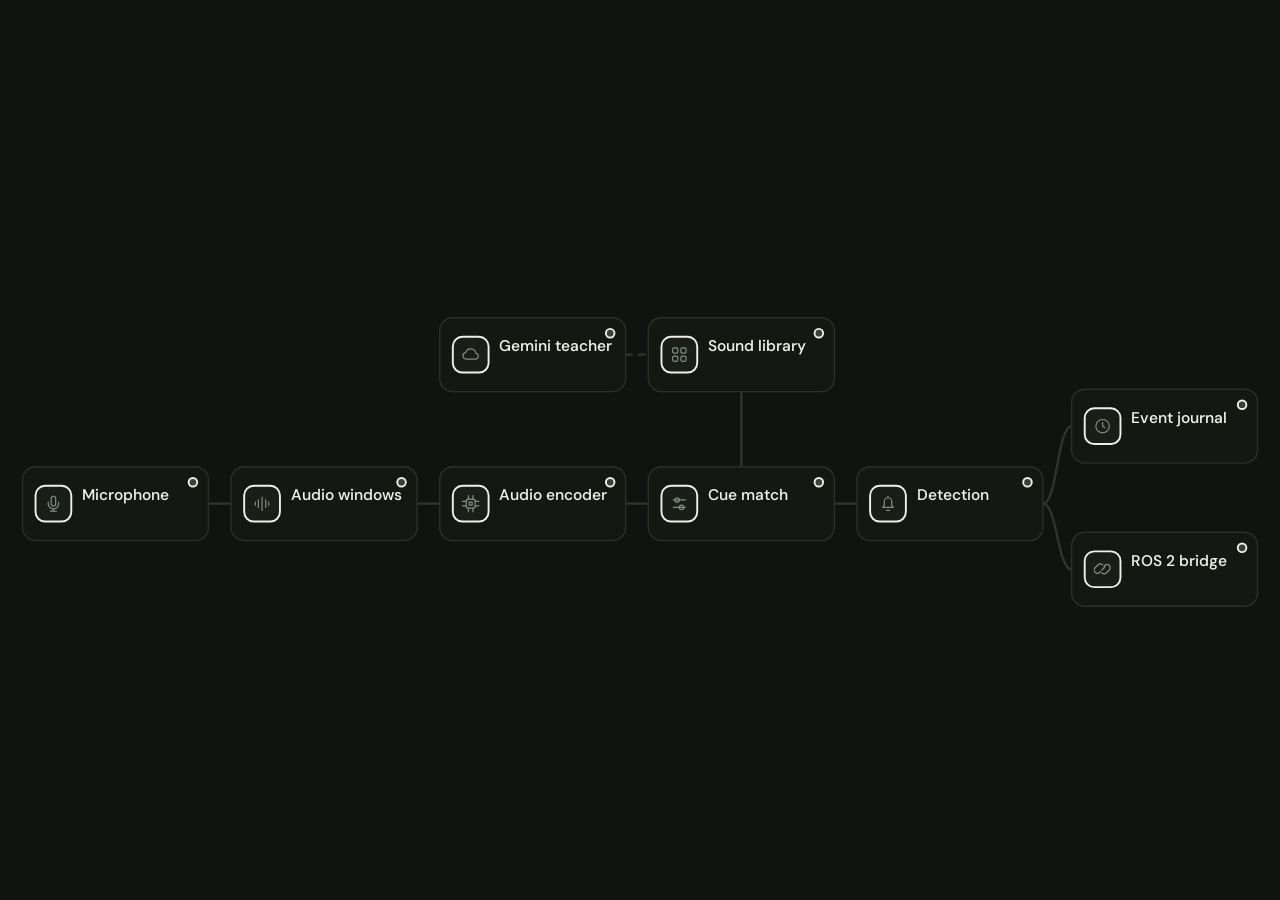
==== commit e96da403: "docs: render the architecture loop in landscape; label the encoder CED-small Co-Authored-By: Devin A" ====
--- a/docs/src/architecture.html
+++ b/docs/src/architecture.html
@@ -5,9 +5,9 @@
     <title>Physical Shazam · architecture loop</title>
     <link rel="stylesheet" href="../../src/physical_shazam/static/style.css" />
     <style>
-      html, body { margin: 0; width: 720px; height: 1280px; overflow: hidden; background: #101310; }
+      html, body { margin: 0; width: 1280px; height: 360px; overflow: hidden; background: #101310; }
       #stage { position: absolute; inset: 0; display: grid; place-items: center; }
-      #stage svg.system-diagram { width: 680px; height: auto; }
+      #stage svg.system-diagram { width: 1240px; height: auto; }
       #sprite { position: absolute; width: 0; height: 0; overflow: hidden; }
     </style>
   </head>
@@ -25,8 +25,7 @@
 
       const LOOP = 6;
       const diagram = new SystemDiagram(document.getElementById("diagram"), {
-        layout: "portrait",
-        scale: 1.75,
+        layout: "landscape",
       });
       const ms = (s) => s * 1000;
       const schedule = [];
@@ -52,7 +51,7 @@
         const score = heard ? 0.91 : 0.2 + 0.08 * Math.sin(t * 3);
         diagram.set("mic", "active", `${level.toFixed(1)} dBFS`);
         diagram.set("window", "active", "16 kHz · 975 ms");
-        diagram.set("encoder", "active", `YAMNet · ${5 + Math.round(1.5 + Math.sin(t * 4))} ms`);
+        diagram.set("encoder", "active", `CED-small · ${9 + Math.round(1.5 + Math.sin(t * 4))} ms`);
         diagram.set("library", local > 4.1 && local < 5.6 ? "active" : "ready", "3 sounds · 3 on");
         diagram.set("gemini", local > 4.1 && local < 5.4 ? "active" : "ready", local > 4.1 && local < 5.4 ? "Reviewing…" : "On demand");
         diagram.set("match", "active", `${score.toFixed(2)} · Doorbell`);
--- a/src/physical_shazam/static/style.css
+++ b/src/physical_shazam/static/style.css
@@ -2426,8 +2426,14 @@
   .system-stats { grid-template-columns: repeat(2, 1fr); }
   .system-stats div:nth-child(3) { border-left: 0; }
 }
+@media (max-width: 1200px) {
+  .station-grid { grid-template-columns: minmax(0, 1.4fr) minmax(260px, 1fr); }
+}
 @media (max-width: 790px) {
+  .station-grid { grid-template-columns: 1fr; }
   .journey { grid-template-columns: 1fr; }
+  .system-canvas { overflow-x: auto; padding: 4px 12px 8px; }
+  .system-diagram { min-width: 760px; }
   .system-legend { display: none; }
 }
 @media (prefers-reduced-motion: reduce) {
